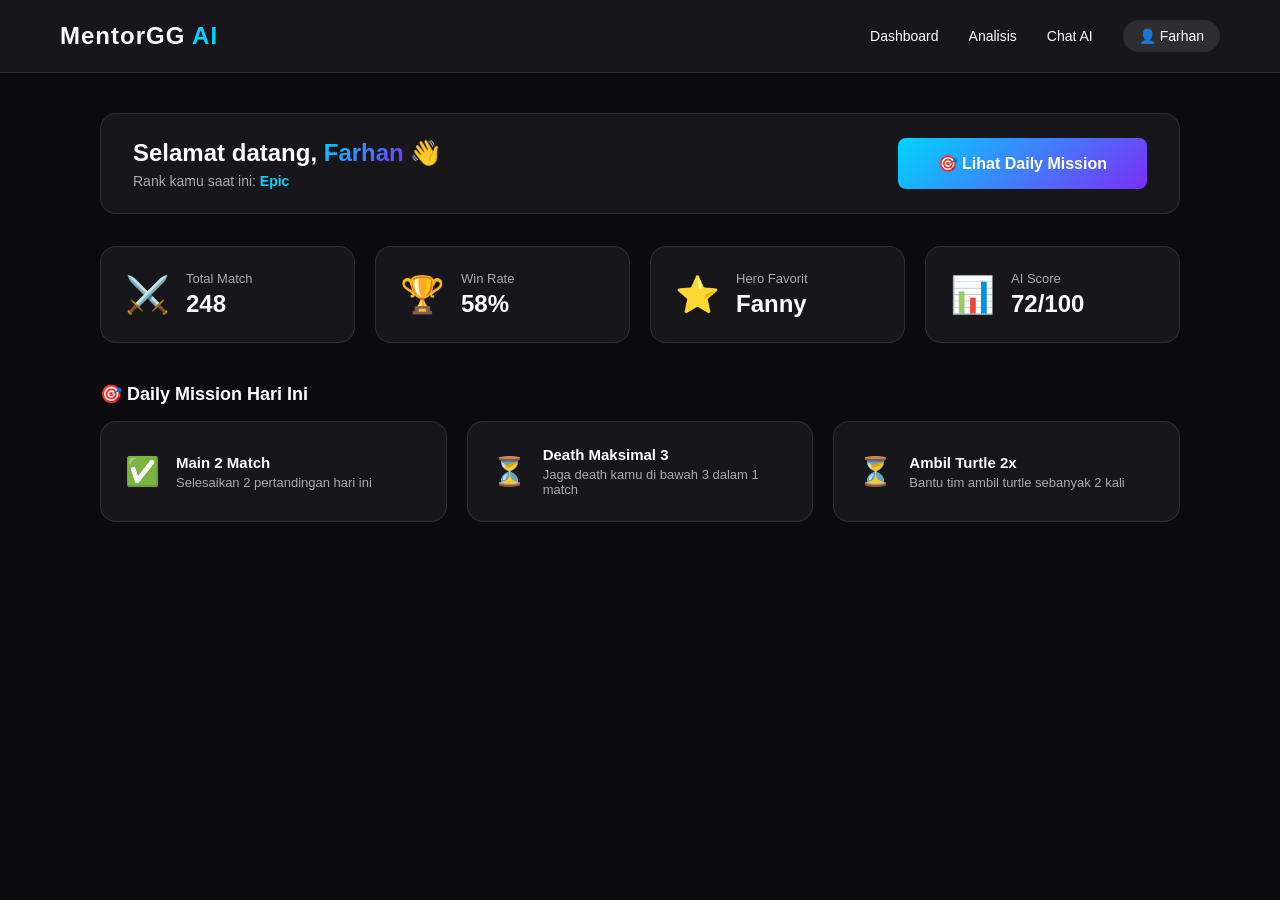
==== dashboard.html @ 0dbd56e5 "Initial commit - MentorGG AI" ====
<!DOCTYPE html>
<html lang="id">
<head>
    <meta charset="UTF-8">
    <meta name="viewport" content="width=device-width, initial-scale=1.0">
    <title>Dashboard - MentorGG AI</title>
    <link rel="stylesheet" href="css/style.css">
</head>
<body>

    <!-- NAVBAR -->
    <nav class="navbar">
        <div class="logo"><a href="index.html">MentorGG <span>AI</span></a></div>
        <div class="nav-links">
            <a href="dashboard.html">Dashboard</a>
            <a href="#">Analisis</a>
            <a href="#">Chat AI</a>
            <span class="user-badge">👤 Farhan</span>
        </div>
    </nav>

    <!-- DASHBOARD -->
    <section class="dashboard">

        <!-- WELCOME -->
        <div class="welcome-bar">
            <div>
                <h2>Selamat datang, <span>Farhan</span> 👋</h2>
                <p>Rank kamu saat ini: <strong>Epic</strong></p>
            </div>
            <div class="daily-mission-btn">
                <a href="#" class="btn-primary">🎯 Lihat Daily Mission</a>
            </div>
        </div>

        <!-- STATS CARDS -->
        <div class="stats-grid">
            <div class="stat-card">
                <div class="stat-icon">⚔️</div>
                <div class="stat-info">
                    <p>Total Match</p>
                    <h3>248</h3>
                </div>
            </div>
            <div class="stat-card">
                <div class="stat-icon">🏆</div>
                <div class="stat-info">
                    <p>Win Rate</p>
                    <h3>58%</h3>
                </div>
            </div>
            <div class="stat-card">
                <div class="stat-icon">⭐</div>
                <div class="stat-info">
                    <p>Hero Favorit</p>
                    <h3>Fanny</h3>
                </div>
            </div>
            <div class="stat-card">
                <div class="stat-icon">📊</div>
                <div class="stat-info">
                    <p>AI Score</p>
                    <h3>72/100</h3>
                </div>
            </div>
        </div>

        <!-- DAILY MISSION -->
        <div class="section-title">🎯 Daily Mission Hari Ini</div>
        <div class="mission-grid">
            <div class="mission-card">
                <div class="mission-status done">✅</div>
                <div class="mission-info">
                    <h4>Main 2 Match</h4>
                    <p>Selesaikan 2 pertandingan hari ini</p>
                </div>
            </div>
            <div class="mission-card">
                <div class="mission-status pending">⏳</div>
                <div class="mission-info">
                    <h4>Death Maksimal 3</h4>
                    <p>Jaga death kamu di bawah 3 dalam 1 match</p>
                </div>
            </div>
            <div class="mission-card">
                <div class="mission-status pending">⏳</div>
                <div class="mission-info">
                    <h4>Ambil Turtle 2x</h4>
                    <p>Bantu tim ambil turtle sebanyak 2 kali</p>
                </div>
            </div>
        </div>

    </section>

    <script src="js/dashboard.js"></script>
</body>
</html>
---- css/style.css ----
/* ===== RESET & BASE ===== */
* {
    margin: 0;
    padding: 0;
    box-sizing: border-box;
}

body {
    font-family: 'Segoe UI', sans-serif;
    background-color: #0a0a0f;
    color: #ffffff;
}

/* ===== NAVBAR ===== */
.navbar {
    display: flex;
    justify-content: space-between;
    align-items: center;
    padding: 20px 60px;
    background: rgba(255, 255, 255, 0.05);
    backdrop-filter: blur(10px);
    border-bottom: 1px solid rgba(255, 255, 255, 0.1);
    position: sticky;
    top: 0;
    z-index: 100;
}

.logo {
    font-size: 24px;
    font-weight: 700;
    letter-spacing: 1px;
}

.logo span {
    color: #00d4ff;
}

.nav-links {
    display: flex;
    align-items: center;
    gap: 30px;
}

.nav-links a {
    text-decoration: none;
    color: #cccccc;
    font-size: 14px;
    transition: color 0.3s;
}

.nav-links a:hover {
    color: #00d4ff;
}

.btn-login {
    color: #00d4ff !important;
    border: 1px solid #00d4ff;
    padding: 8px 20px;
    border-radius: 6px;
}

.btn-register {
    background: linear-gradient(135deg, #00d4ff, #7b2ff7);
    color: #ffffff !important;
    padding: 8px 20px;
    border-radius: 6px;
    font-weight: 600;
}

/* ===== HERO ===== */
.hero {
    min-height: 90vh;
    display: flex;
    align-items: center;
    justify-content: center;
    text-align: center;
    padding: 60px 20px;
    background: radial-gradient(ellipse at center, #1a0533 0%, #0a0a0f 70%);
}

.hero-content h1 {
    font-size: 56px;
    font-weight: 800;
    line-height: 1.2;
    margin-bottom: 20px;
}

.hero-content h1 span {
    background: linear-gradient(135deg, #00d4ff, #7b2ff7);
    -webkit-background-clip: text;
    -webkit-text-fill-color: transparent;
}

.hero-content p {
    font-size: 18px;
    color: #aaaaaa;
    max-width: 500px;
    margin: 0 auto 40px;
    line-height: 1.7;
}

.btn-primary {
    display: inline-block;
    text-decoration: none;
    background: linear-gradient(135deg, #00d4ff, #7b2ff7);
    color: #ffffff;
    padding: 16px 40px;
    border-radius: 8px;
    font-size: 16px;
    font-weight: 700;
    transition: transform 0.3s, box-shadow 0.3s;
}

.btn-primary:hover {
    transform: translateY(-3px);
    box-shadow: 0 10px 30px rgba(0, 212, 255, 0.3);
}/* ===== FEATURES ===== */
.features {
    padding: 80px 60px;
    text-align: center;
    background: #0a0a0f;
}

.features h2 {
    font-size: 40px;
    font-weight: 800;
    margin-bottom: 10px;
}

.features h2 span {
    background: linear-gradient(135deg, #00d4ff, #7b2ff7);
    -webkit-background-clip: text;
    -webkit-text-fill-color: transparent;
}

.features-sub {
    color: #aaaaaa;
    font-size: 16px;
    margin-bottom: 50px;
}

.features-grid {
    display: grid;
    grid-template-columns: repeat(4, 1fr);
    gap: 24px;
    max-width: 1100px;
    margin: 0 auto;
}

.feature-card {
    background: rgba(255, 255, 255, 0.05);
    border: 1px solid rgba(255, 255, 255, 0.1);
    border-radius: 16px;
    padding: 32px 24px;
    transition: transform 0.3s, border-color 0.3s;
}

.feature-card:hover {
    transform: translateY(-5px);
    border-color: #00d4ff;
}

.feature-icon {
    font-size: 40px;
    margin-bottom: 16px;
}

.feature-card h3 {
    font-size: 18px;
    font-weight: 700;
    margin-bottom: 10px;
}

.feature-card p {
    color: #aaaaaa;
    font-size: 14px;
    line-height: 1.6;
}/* ===== FOOTER ===== */
.footer {
    background: rgba(255, 255, 255, 0.03);
    border-top: 1px solid rgba(255, 255, 255, 0.1);
    padding: 40px 60px;
    text-align: center;
}

.footer-logo {
    font-size: 22px;
    font-weight: 700;
    margin-bottom: 8px;
}

.footer-logo span {
    color: #00d4ff;
}

.footer-tagline {
    color: #aaaaaa;
    font-size: 14px;
    margin-bottom: 20px;
}

.footer-links {
    display: flex;
    justify-content: center;
    gap: 24px;
    margin-bottom: 20px;
}

.footer-links a {
    text-decoration: none;
    color: #aaaaaa;
    font-size: 14px;
    transition: color 0.3s;
}

.footer-links a:hover {
    color: #00d4ff;
}

.footer-copy {
    color: #555555;
    font-size: 12px;
}/* ===== AUTH (LOGIN & REGISTER) ===== */
.auth-section {
    min-height: 90vh;
    display: flex;
    align-items: center;
    justify-content: center;
    padding: 60px 20px;
    background: radial-gradient(ellipse at center, #1a0533 0%, #0a0a0f 70%);
}

.auth-card {
    background: rgba(255, 255, 255, 0.05);
    border: 1px solid rgba(255, 255, 255, 0.1);
    border-radius: 20px;
    padding: 48px 40px;
    width: 100%;
    max-width: 420px;
    backdrop-filter: blur(10px);
    text-align: center;
}

.auth-card h2 {
    font-size: 28px;
    font-weight: 800;
    margin-bottom: 8px;
}

.auth-card h2 span {
    background: linear-gradient(135deg, #00d4ff, #7b2ff7);
    -webkit-background-clip: text;
    -webkit-text-fill-color: transparent;
}

.auth-sub {
    color: #aaaaaa;
    font-size: 14px;
    margin-bottom: 32px;
}

.form-group {
    text-align: left;
    margin-bottom: 20px;
}

.form-group label {
    display: block;
    font-size: 13px;
    color: #cccccc;
    margin-bottom: 8px;
    font-weight: 600;
}

.form-group input {
    width: 100%;
    padding: 12px 16px;
    background: rgba(255, 255, 255, 0.07);
    border: 1px solid rgba(255, 255, 255, 0.15);
    border-radius: 8px;
    color: #ffffff;
    font-size: 14px;
    outline: none;
    transition: border-color 0.3s;
}

.form-group input:focus {
    border-color: #00d4ff;
}

.form-group input::placeholder {
    color: #666666;
}

.btn-submit {
    width: 100%;
    padding: 14px;
    background: linear-gradient(135deg, #00d4ff, #7b2ff7);
    color: #ffffff;
    border: none;
    border-radius: 8px;
    font-size: 16px;
    font-weight: 700;
    cursor: pointer;
    transition: transform 0.3s, box-shadow 0.3s;
    margin-bottom: 20px;
}

.btn-submit:hover {
    transform: translateY(-2px);
    box-shadow: 0 8px 25px rgba(0, 212, 255, 0.3);
}

.auth-switch {
    color: #aaaaaa;
    font-size: 14px;
}

.auth-switch a {
    color: #00d4ff;
    text-decoration: none;
    font-weight: 600;
}

.auth-switch a:hover {
    text-decoration: underline;
}

.navbar a {
    text-decoration: none;
    color: #ffffff;
}/* ===== DASHBOARD ===== */
.dashboard {
    padding: 40px 60px;
    max-width: 1200px;
    margin: 0 auto;
}

.welcome-bar {
    display: flex;
    justify-content: space-between;
    align-items: center;
    background: rgba(255, 255, 255, 0.05);
    border: 1px solid rgba(255, 255, 255, 0.1);
    border-radius: 16px;
    padding: 24px 32px;
    margin-bottom: 32px;
}

.welcome-bar h2 {
    font-size: 24px;
    font-weight: 700;
    margin-bottom: 6px;
}

.welcome-bar h2 span {
    background: linear-gradient(135deg, #00d4ff, #7b2ff7);
    -webkit-background-clip: text;
    -webkit-text-fill-color: transparent;
}

.welcome-bar p {
    color: #aaaaaa;
    font-size: 14px;
}

.welcome-bar strong {
    color: #00d4ff;
}

/* ===== STATS GRID ===== */
.stats-grid {
    display: grid;
    grid-template-columns: repeat(4, 1fr);
    gap: 20px;
    margin-bottom: 40px;
}

.stat-card {
    background: rgba(255, 255, 255, 0.05);
    border: 1px solid rgba(255, 255, 255, 0.1);
    border-radius: 16px;
    padding: 24px;
    display: flex;
    align-items: center;
    gap: 16px;
    transition: transform 0.3s, border-color 0.3s;
}

.stat-card:hover {
    transform: translateY(-3px);
    border-color: #00d4ff;
}

.stat-icon {
    font-size: 36px;
}

.stat-info p {
    color: #aaaaaa;
    font-size: 13px;
    margin-bottom: 4px;
}

.stat-info h3 {
    font-size: 24px;
    font-weight: 800;
    color: #ffffff;
}

/* ===== SECTION TITLE ===== */
.section-title {
    font-size: 18px;
    font-weight: 700;
    margin-bottom: 16px;
    color: #ffffff;
}

/* ===== DAILY MISSION ===== */
.mission-grid {
    display: grid;
    grid-template-columns: repeat(3, 1fr);
    gap: 20px;
    margin-bottom: 40px;
}

.mission-card {
    background: rgba(255, 255, 255, 0.05);
    border: 1px solid rgba(255, 255, 255, 0.1);
    border-radius: 16px;
    padding: 24px;
    display: flex;
    align-items: center;
    gap: 16px;
    transition: transform 0.3s;
}

.mission-card:hover {
    transform: translateY(-3px);
}

.mission-status {
    font-size: 28px;
}

.mission-info h4 {
    font-size: 15px;
    font-weight: 700;
    margin-bottom: 4px;
}

.mission-info p {
    color: #aaaaaa;
    font-size: 13px;
}

.user-badge {
    background: rgba(255, 255, 255, 0.1);
    padding: 8px 16px;
    border-radius: 20px;
    font-size: 14px;
    color: #ffffff;
}
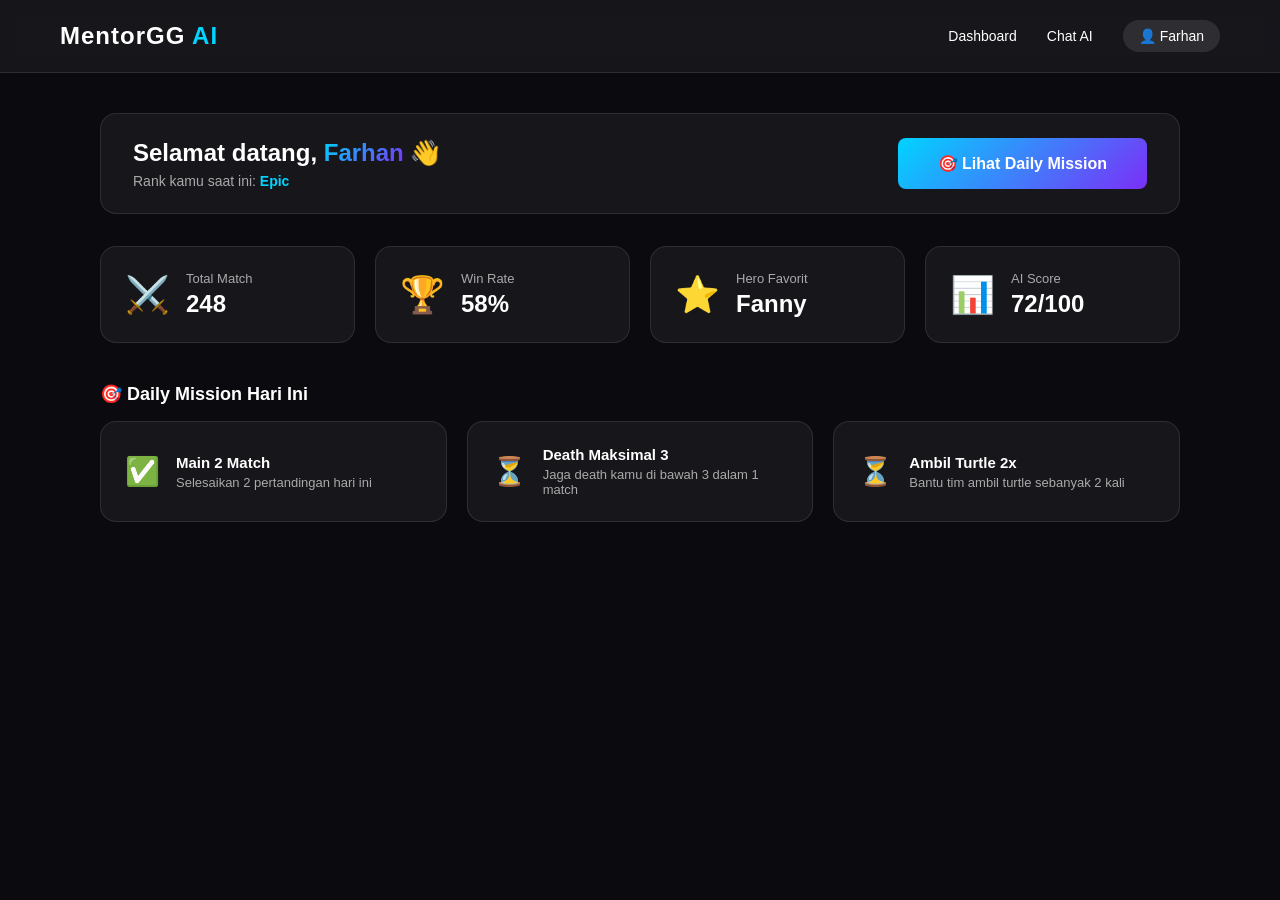
==== commit bdf70d50: "Final frontend update" ====
--- a/dashboard.html
+++ b/dashboard.html
@@ -13,8 +13,7 @@
         <div class="logo"><a href="index.html">MentorGG <span>AI</span></a></div>
         <div class="nav-links">
             <a href="dashboard.html">Dashboard</a>
-            <a href="#">Analisis</a>
-            <a href="#">Chat AI</a>
+           <a href="chat.html">Chat AI</a>
             <span class="user-badge">👤 Farhan</span>
         </div>
     </nav>
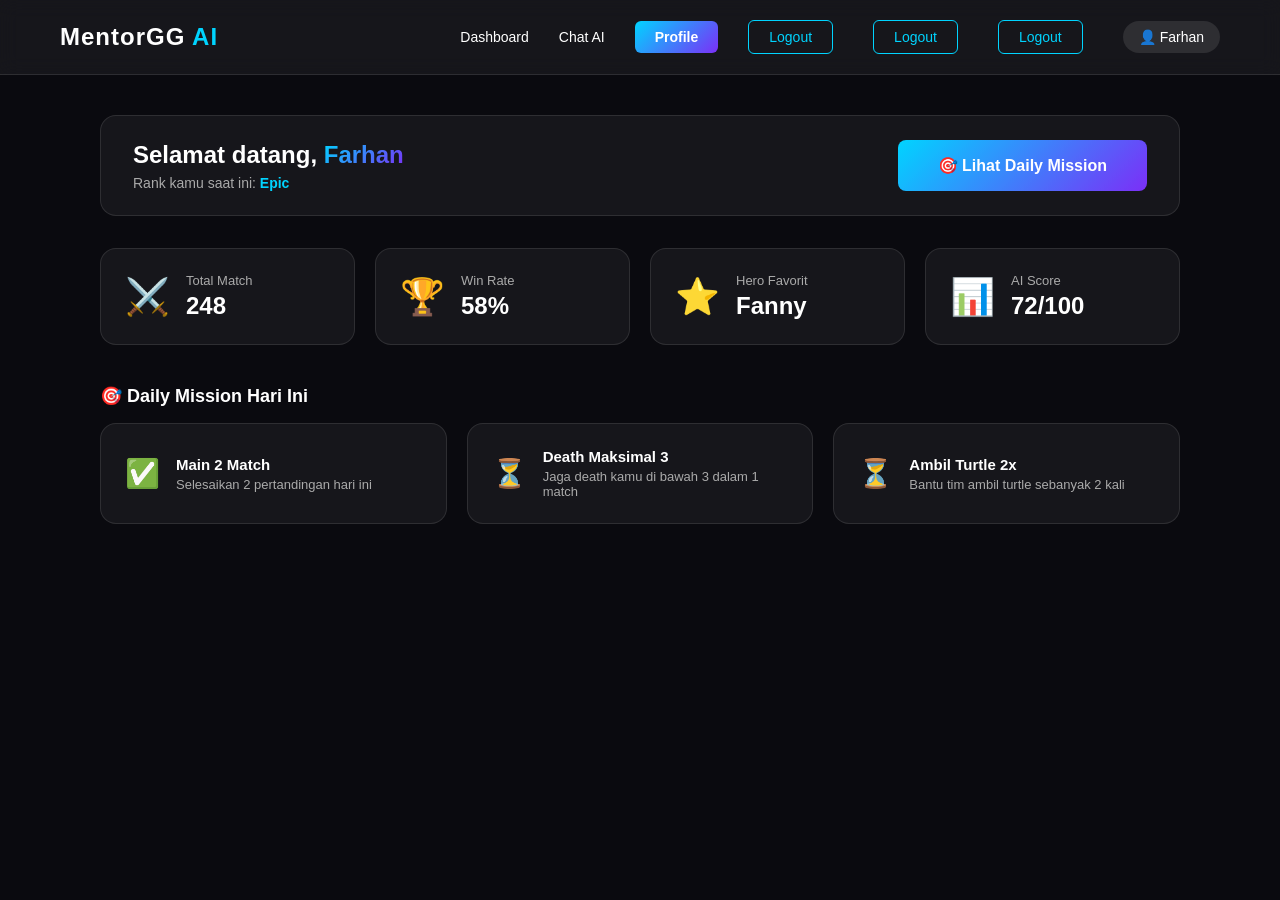
==== commit a2e114eb: "Add profile page" ====
--- a/dashboard.html
+++ b/dashboard.html
@@ -14,7 +14,8 @@
         <div class="nav-links">
             <a href="dashboard.html">Dashboard</a>
            <a href="chat.html">Chat AI</a>
-            <span class="user-badge">👤 Farhan</span>
+<a href="profile.html" class="btn-register">Profile</a>
+            <a href="index.html" class="btn-login" style="margin-right:10px">Logout</a><a href="index.html" class="btn-login" style="margin-right:10px">Logout</a><a href="index.html" class="btn-login" style="margin-right:10px">Logout</a><span class="user-badge">👤 Farhan</span>
         </div>
     </nav>
 
--- a/css/style.css
+++ b/css/style.css
@@ -460,4 +460,72 @@
     border-radius: 20px;
     font-size: 14px;
     color: #ffffff;
-}+}
+/* ===== PROFILE ===== */
+.profile-section {
+    min-height: 90vh;
+    display: flex;
+    align-items: center;
+    justify-content: center;
+    padding: 40px 20px;
+    background: radial-gradient(ellipse at center, #1a0533 0%, #0a0a0f 70%);
+}
+.profile-container {
+    width: 100%;
+    max-width: 600px;
+    background: rgba(255,255,255,0.05);
+    border: 1px solid rgba(255,255,255,0.1);
+    border-radius: 20px;
+    padding: 40px;
+}
+.profile-header {
+    display: flex;
+    align-items: center;
+    gap: 24px;
+    margin-bottom: 32px;
+}
+.profile-avatar {
+    width: 80px;
+    height: 80px;
+    border-radius: 50%;
+    background: linear-gradient(135deg, #00d4ff, #7b2ff7);
+    display: flex;
+    align-items: center;
+    justify-content: center;
+    font-size: 32px;
+    font-weight: 800;
+    color: #ffffff;
+}
+.profile-info h2 {
+    font-size: 24px;
+    font-weight: 800;
+    margin-bottom: 4px;
+}
+.profile-info p {
+    color: #aaaaaa;
+    font-size: 14px;
+    margin-bottom: 8px;
+}
+.profile-rank {
+    background: linear-gradient(135deg, #00d4ff, #7b2ff7);
+    padding: 4px 12px;
+    border-radius: 20px;
+    font-size: 12px;
+    font-weight: 700;
+}
+.profile-form h3 {
+    font-size: 18px;
+    font-weight: 700;
+    margin-bottom: 20px;
+    color: #ffffff;
+}
+.form-group select {
+    width: 100%;
+    padding: 12px 16px;
+    background: rgba(255,255,255,0.07);
+    border: 1px solid rgba(255,255,255,0.15);
+    border-radius: 8px;
+    color: #ffffff;
+    font-size: 14px;
+    outline: none;
+}
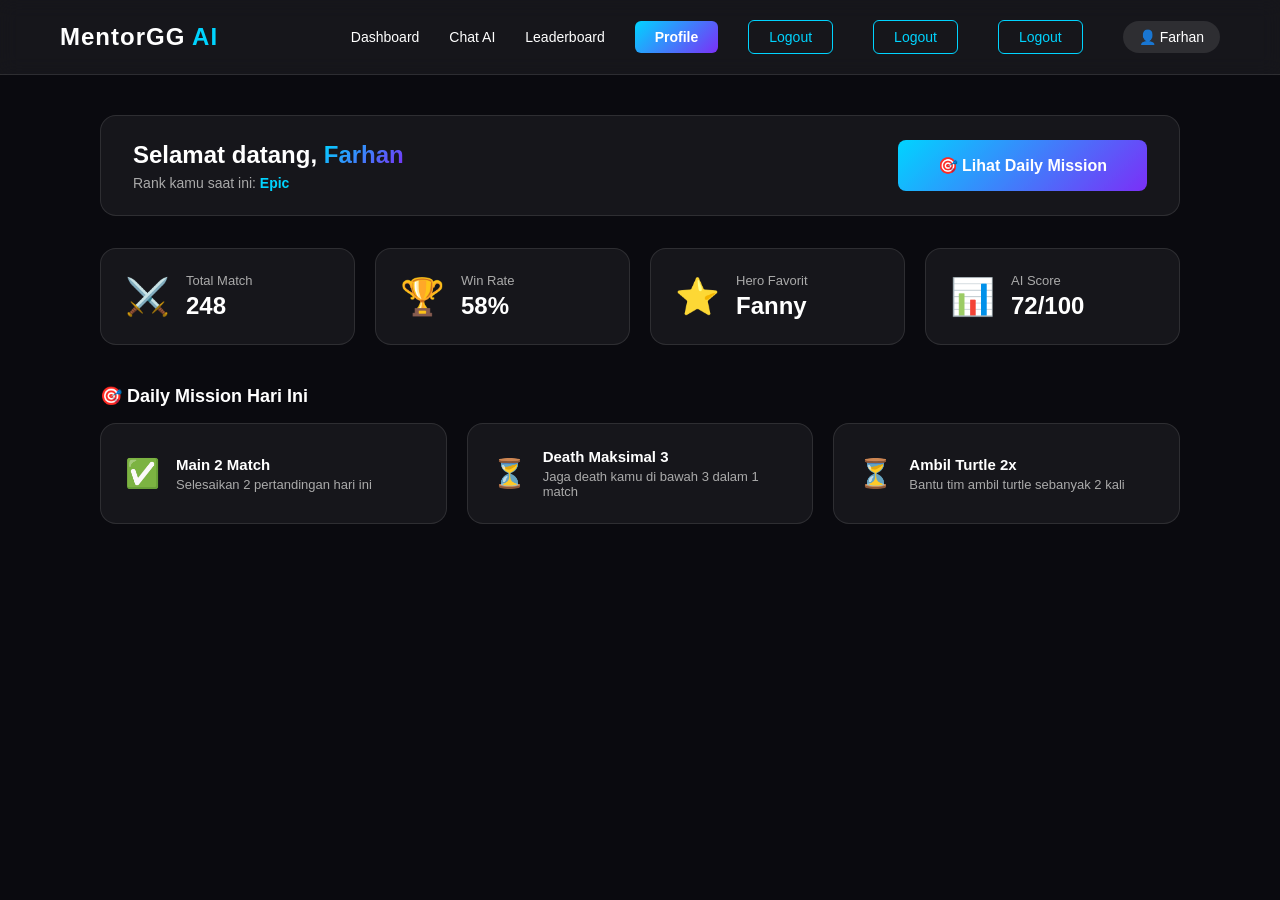
==== commit 9bb60b92: "Add leaderboard link to navbar" ====
--- a/dashboard.html
+++ b/dashboard.html
@@ -13,7 +13,7 @@
         <div class="logo"><a href="index.html">MentorGG <span>AI</span></a></div>
         <div class="nav-links">
             <a href="dashboard.html">Dashboard</a>
-           <a href="chat.html">Chat AI</a>
+           <a href="chat.html">Chat AI</a><a href="leaderboard.html">Leaderboard</a>
 <a href="profile.html" class="btn-register">Profile</a>
             <a href="index.html" class="btn-login" style="margin-right:10px">Logout</a><a href="index.html" class="btn-login" style="margin-right:10px">Logout</a><a href="index.html" class="btn-login" style="margin-right:10px">Logout</a><span class="user-badge">👤 Farhan</span>
         </div>
--- a/css/style.css
+++ b/css/style.css
@@ -529,3 +529,6 @@
     font-size: 14px;
     outline: none;
 }
+
+.analisis-section{min-height:90vh;display:flex;align-items:center;justify-content:center;padding:40px 20px;background:radial-gradient(ellipse at center,#1a0533 0%,#0a0a0f 70%)}.analisis-container{width:100%;max-width:700px}.analisis-header{text-align:center;margin-bottom:32px}.analisis-header h2{font-size:36px;font-weight:800;margin-bottom:8px}.analisis-header h2 span{background:linear-gradient(135deg,#00d4ff,#7b2ff7);-webkit-background-clip:text;-webkit-text-fill-color:transparent}.analisis-header p{color:#aaaaaa;font-size:14px}.upload-area{background:rgba(255,255,255,0.05);border:2px dashed rgba(255,255,255,0.2);border-radius:20px;padding:48px;text-align:center;margin-bottom:24px}.upload-area h3{font-size:20px;font-weight:700;margin-bottom:8px}.upload-area p{color:#aaaaaa;font-size:14px;margin-bottom:24px}.preview-area{text-align:center;margin-bottom:24px}.result-area{background:rgba(255,255,255,0.05);border:1px solid rgba(255,255,255,0.1);border-radius:16px;padding:32px;margin-top:24px}.result-area h3{font-size:20px;font-weight:700;margin-bottom:16px;color:#00d4ff}.result-content{color:#cccccc;font-size:14px;line-height:1.8}
+.leaderboard-section{min-height:90vh;display:flex;align-items:center;justify-content:center;padding:40px 20px;background:radial-gradient(ellipse at center,#1a0533 0%,#0a0a0f 70%)}.leaderboard-container{width:100%;max-width:700px}.leaderboard-header{text-align:center;margin-bottom:32px}.leaderboard-header h2{font-size:36px;font-weight:800;margin-bottom:8px}.leaderboard-header h2 span{background:linear-gradient(135deg,#00d4ff,#7b2ff7);-webkit-background-clip:text;-webkit-text-fill-color:transparent}.leaderboard-header p{color:#aaaaaa;font-size:14px}.leaderboard-table{background:rgba(255,255,255,0.05);border:1px solid rgba(255,255,255,0.1);border-radius:20px;overflow:hidden}.leaderboard-title{display:grid;grid-template-columns:80px 1fr 1fr;padding:16px 24px;background:rgba(255,255,255,0.1);font-weight:700;font-size:14px;color:#aaaaaa}.leaderboard-item{display:grid;grid-template-columns:80px 1fr 1fr;padding:16px 24px;border-bottom:1px solid rgba(255,255,255,0.05);transition:background 0.3s}.leaderboard-item:hover{background:rgba(255,255,255,0.05)}.rank-badge{font-weight:800;color:#00d4ff}.player-name{font-weight:600}.player-rank{color:#7b2ff7;font-weight:600}
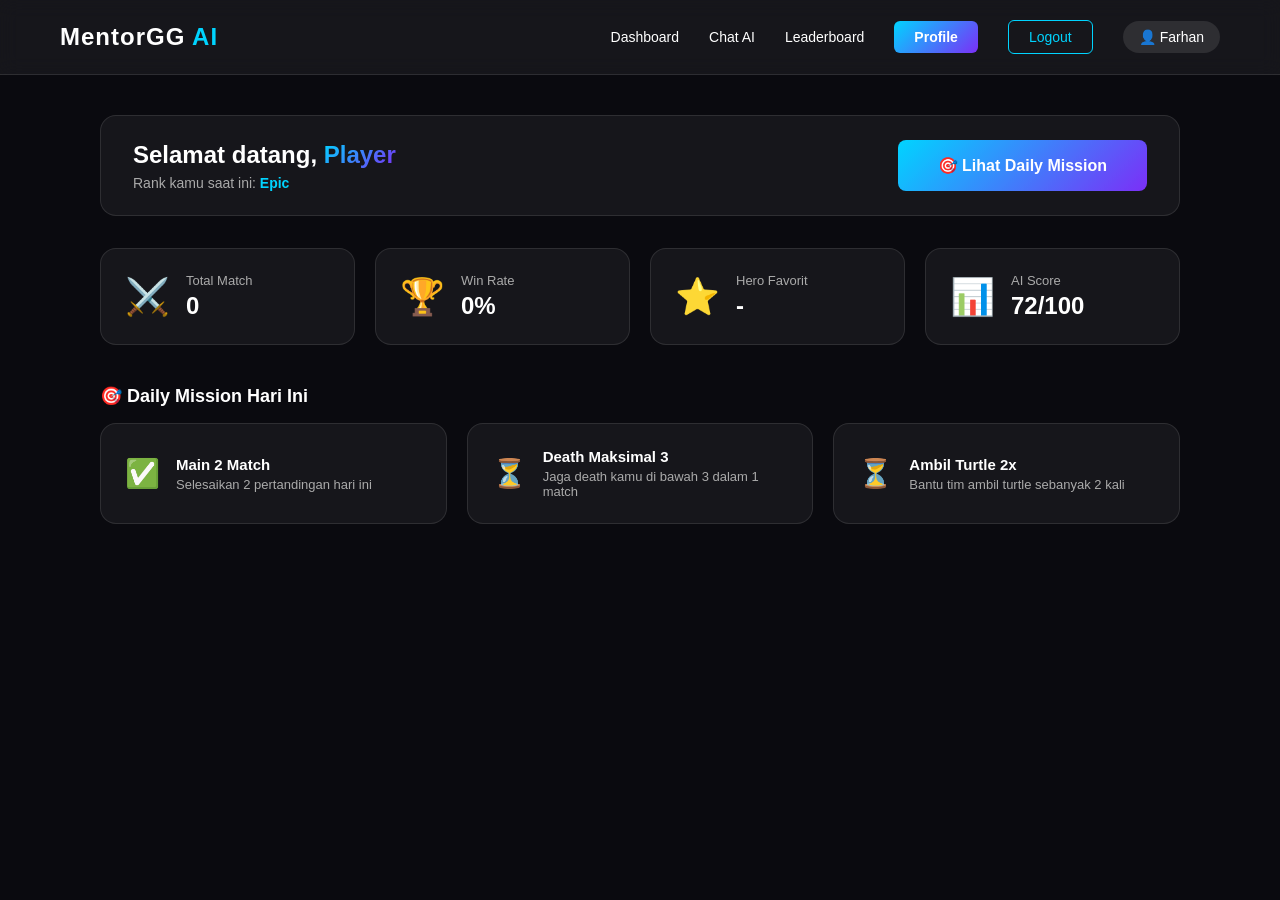
==== commit 2ba8682f: "Fix logout button and add stats to profile" ====
--- a/dashboard.html
+++ b/dashboard.html
@@ -15,7 +15,8 @@
             <a href="dashboard.html">Dashboard</a>
            <a href="chat.html">Chat AI</a><a href="leaderboard.html">Leaderboard</a>
 <a href="profile.html" class="btn-register">Profile</a>
-            <a href="index.html" class="btn-login" style="margin-right:10px">Logout</a><a href="index.html" class="btn-login" style="margin-right:10px">Logout</a><a href="index.html" class="btn-login" style="margin-right:10px">Logout</a><span class="user-badge">👤 Farhan</span>
+            <a href="index.html" class="btn-login">Logout</a>
+<span class="user-badge">👤 Farhan</span>
         </div>
     </nav>
 
--- a/css/style.css
+++ b/css/style.css
@@ -531,4 +531,7 @@
 }
 
 .analisis-section{min-height:90vh;display:flex;align-items:center;justify-content:center;padding:40px 20px;background:radial-gradient(ellipse at center,#1a0533 0%,#0a0a0f 70%)}.analisis-container{width:100%;max-width:700px}.analisis-header{text-align:center;margin-bottom:32px}.analisis-header h2{font-size:36px;font-weight:800;margin-bottom:8px}.analisis-header h2 span{background:linear-gradient(135deg,#00d4ff,#7b2ff7);-webkit-background-clip:text;-webkit-text-fill-color:transparent}.analisis-header p{color:#aaaaaa;font-size:14px}.upload-area{background:rgba(255,255,255,0.05);border:2px dashed rgba(255,255,255,0.2);border-radius:20px;padding:48px;text-align:center;margin-bottom:24px}.upload-area h3{font-size:20px;font-weight:700;margin-bottom:8px}.upload-area p{color:#aaaaaa;font-size:14px;margin-bottom:24px}.preview-area{text-align:center;margin-bottom:24px}.result-area{background:rgba(255,255,255,0.05);border:1px solid rgba(255,255,255,0.1);border-radius:16px;padding:32px;margin-top:24px}.result-area h3{font-size:20px;font-weight:700;margin-bottom:16px;color:#00d4ff}.result-content{color:#cccccc;font-size:14px;line-height:1.8}
-.leaderboard-section{min-height:90vh;display:flex;align-items:center;justify-content:center;padding:40px 20px;background:radial-gradient(ellipse at center,#1a0533 0%,#0a0a0f 70%)}.leaderboard-container{width:100%;max-width:700px}.leaderboard-header{text-align:center;margin-bottom:32px}.leaderboard-header h2{font-size:36px;font-weight:800;margin-bottom:8px}.leaderboard-header h2 span{background:linear-gradient(135deg,#00d4ff,#7b2ff7);-webkit-background-clip:text;-webkit-text-fill-color:transparent}.leaderboard-header p{color:#aaaaaa;font-size:14px}.leaderboard-table{background:rgba(255,255,255,0.05);border:1px solid rgba(255,255,255,0.1);border-radius:20px;overflow:hidden}.leaderboard-title{display:grid;grid-template-columns:80px 1fr 1fr;padding:16px 24px;background:rgba(255,255,255,0.1);font-weight:700;font-size:14px;color:#aaaaaa}.leaderboard-item{display:grid;grid-template-columns:80px 1fr 1fr;padding:16px 24px;border-bottom:1px solid rgba(255,255,255,0.05);transition:background 0.3s}.leaderboard-item:hover{background:rgba(255,255,255,0.05)}.rank-badge{font-weight:800;color:#00d4ff}.player-name{font-weight:600}.player-rank{color:#7b2ff7;font-weight:600}+.leaderboard-section{min-height:90vh;display:flex;align-items:center;justify-content:center;padding:40px 20px;background:radial-gradient(ellipse at center,#1a0533 0%,#0a0a0f 70%)}.leaderboard-container{width:100%;max-width:700px}.leaderboard-header{text-align:center;margin-bottom:32px}.leaderboard-header h2{font-size:36px;font-weight:800;margin-bottom:8px}.leaderboard-header h2 span{background:linear-gradient(135deg,#00d4ff,#7b2ff7);-webkit-background-clip:text;-webkit-text-fill-color:transparent}.leaderboard-header p{color:#aaaaaa;font-size:14px}.leaderboard-table{background:rgba(255,255,255,0.05);border:1px solid rgba(255,255,255,0.1);border-radius:20px;overflow:hidden}.leaderboard-title{display:grid;grid-template-columns:80px 1fr 1fr;padding:16px 24px;background:rgba(255,255,255,0.1);font-weight:700;font-size:14px;color:#aaaaaa}.leaderboard-item{display:grid;grid-template-columns:80px 1fr 1fr;padding:16px 24px;border-bottom:1px solid rgba(255,255,255,0.05);transition:background 0.3s}.leaderboard-item:hover{background:rgba(255,255,255,0.05)}.rank-badge{font-weight:800;color:#00d4ff}.player-name{font-weight:600}.player-rank{color:#7b2ff7;font-weight:600}
+.comments-section{margin-top:40px}.comments-section h3{font-size:22px;font-weight:800;margin-bottom:16px}.comments-section h3 span{background:linear-gradient(135deg,#00d4ff,#7b2ff7);-webkit-background-clip:text;-webkit-text-fill-color:transparent}.comment-form{display:flex;gap:12px;margin-bottom:24px;flex-wrap:wrap}.comment-form input{flex:1;padding:12px 16px;background:rgba(255,255,255,0.07);border:1px solid rgba(255,255,255,0.15);border-radius:8px;color:#ffffff;font-size:14px;outline:none;min-width:150px}.comment-item{background:rgba(255,255,255,0.05);border:1px solid rgba(255,255,255,0.1);border-radius:12px;padding:16px;margin-bottom:12px}.comment-item strong{color:#00d4ff;font-size:14px}.comment-item p{color:#cccccc;font-size:14px;margin-top:6px;line-height:1.6}
+
+.discord-message{display:flex;gap:16px;padding:12px 16px;border-radius:8px;transition:background 0.2s;margin-bottom:4px}.discord-message:hover{background:rgba(255,255,255,0.03)}.discord-avatar{width:40px;height:40px;border-radius:50%;background:linear-gradient(135deg,#00d4ff,#7b2ff7);display:flex;align-items:center;justify-content:center;font-weight:800;font-size:16px;color:#fff;flex-shrink:0}.discord-content{flex:1}.discord-header{display:flex;align-items:baseline;gap:8px;margin-bottom:4px}.discord-username{font-weight:700;color:#00d4ff;font-size:14px}.discord-time{font-size:11px;color:#666}.discord-text{color:#dcddde;font-size:14px;line-height:1.5}.comment-form{display:flex;gap:12px;margin-bottom:16px;align-items:center;background:rgba(255,255,255,0.05);padding:12px;border-radius:8px}.comment-form input{flex:1;padding:10px 14px;background:rgba(255,255,255,0.07);border:1px solid rgba(255,255,255,0.1);border-radius:6px;color:#fff;font-size:14px;outline:none}.comment-form input:focus{border-color:#00d4ff}
